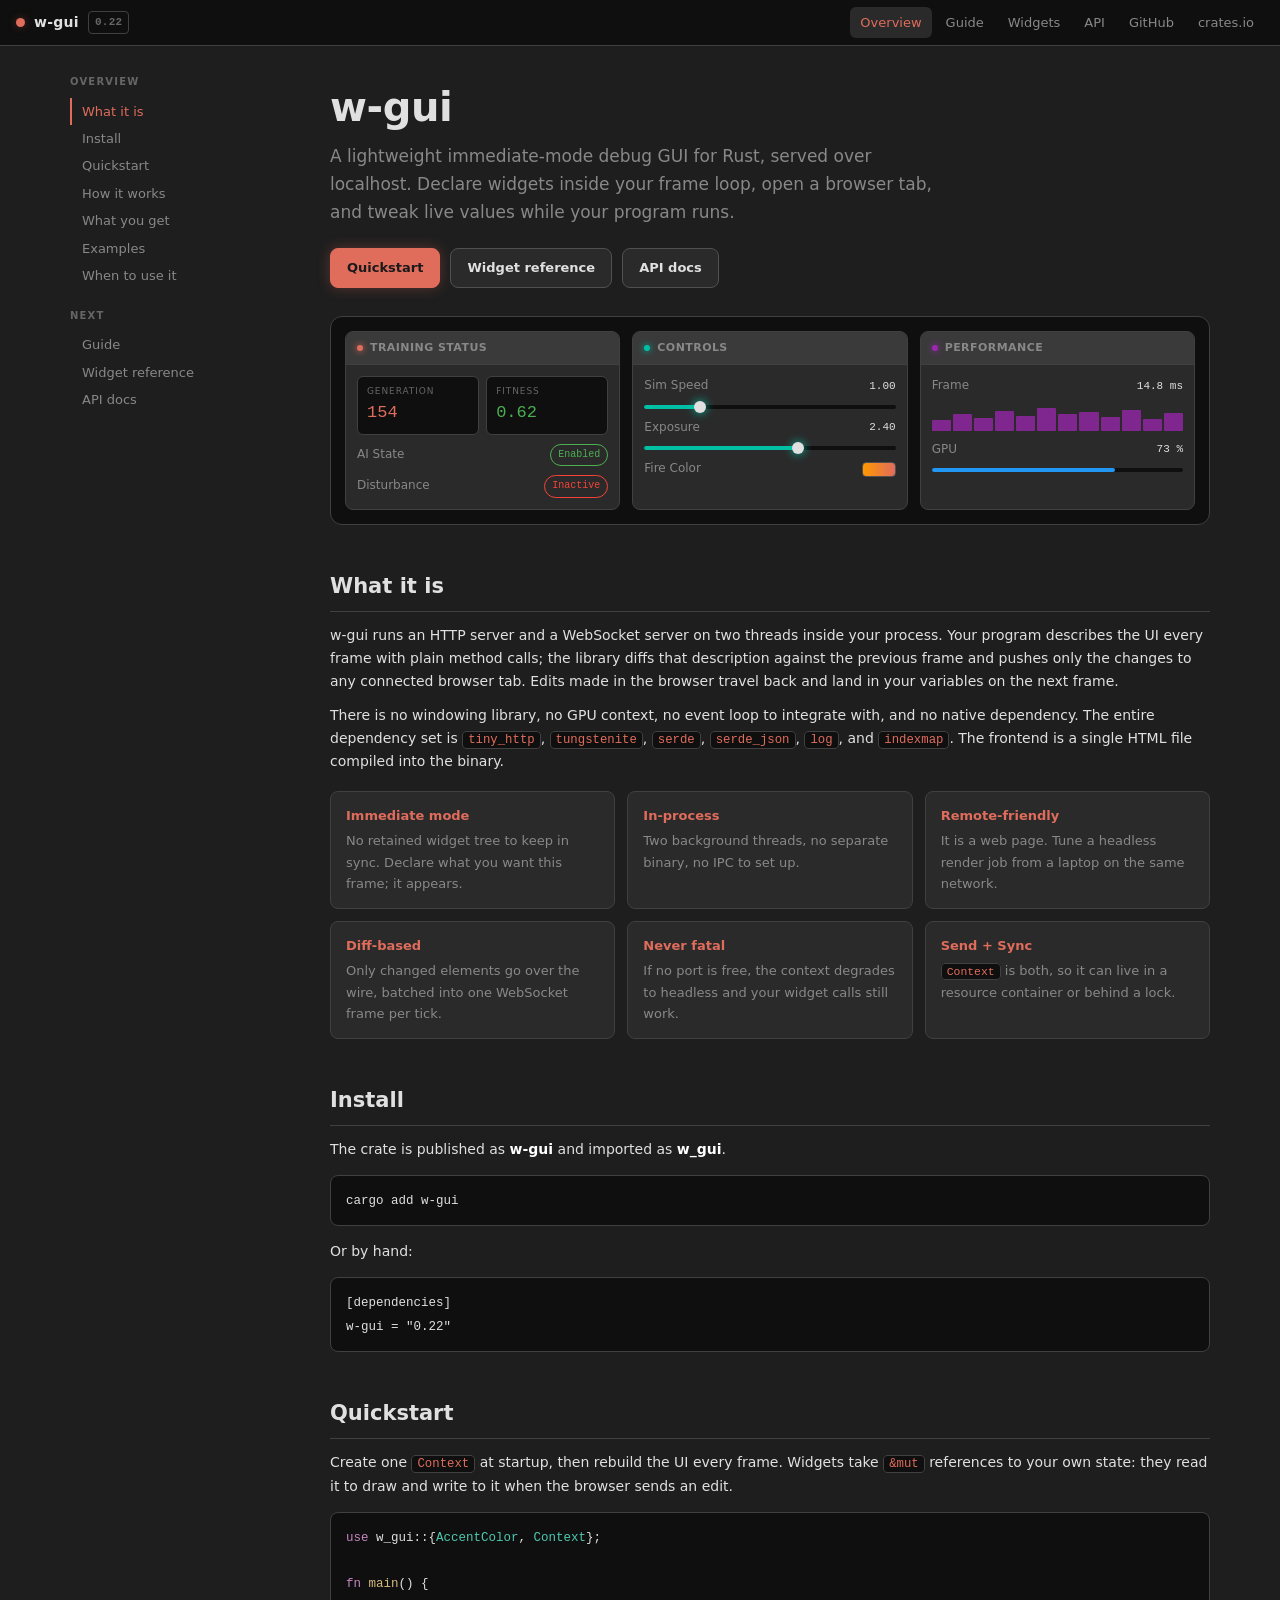
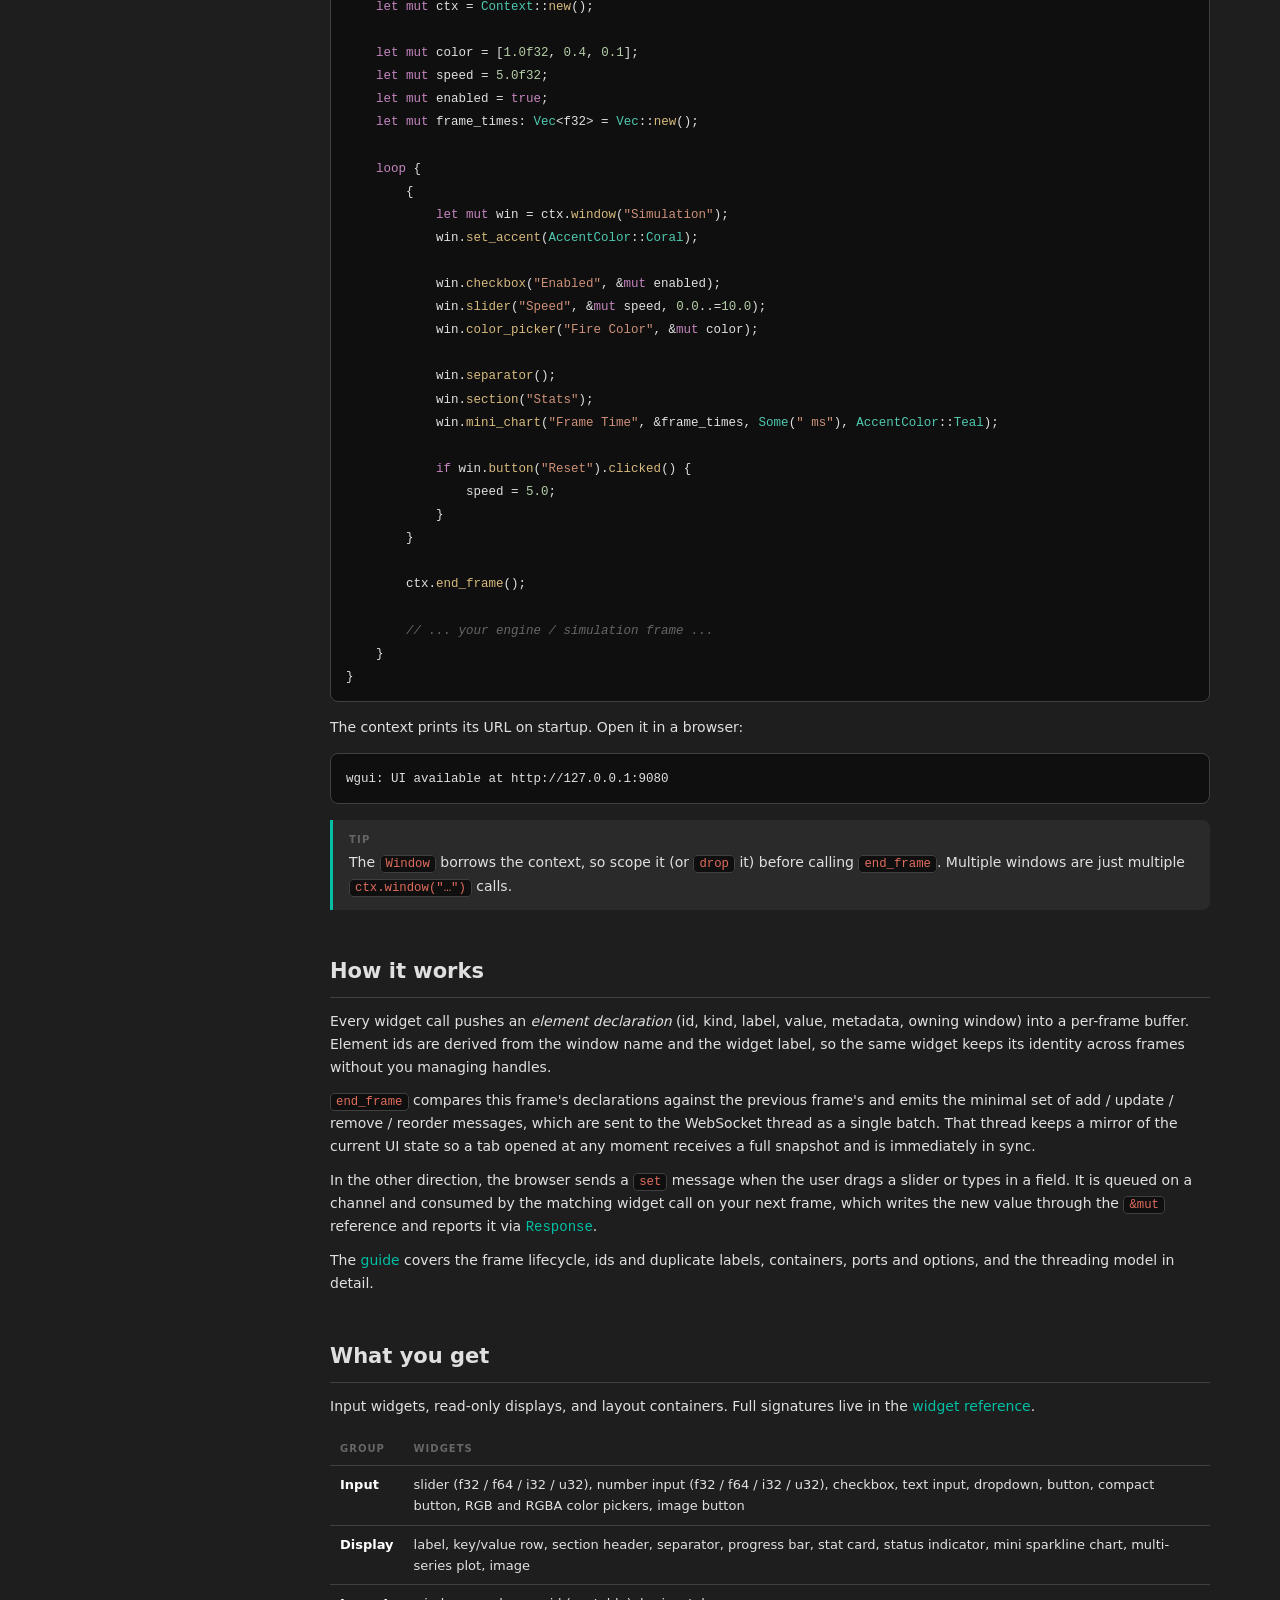
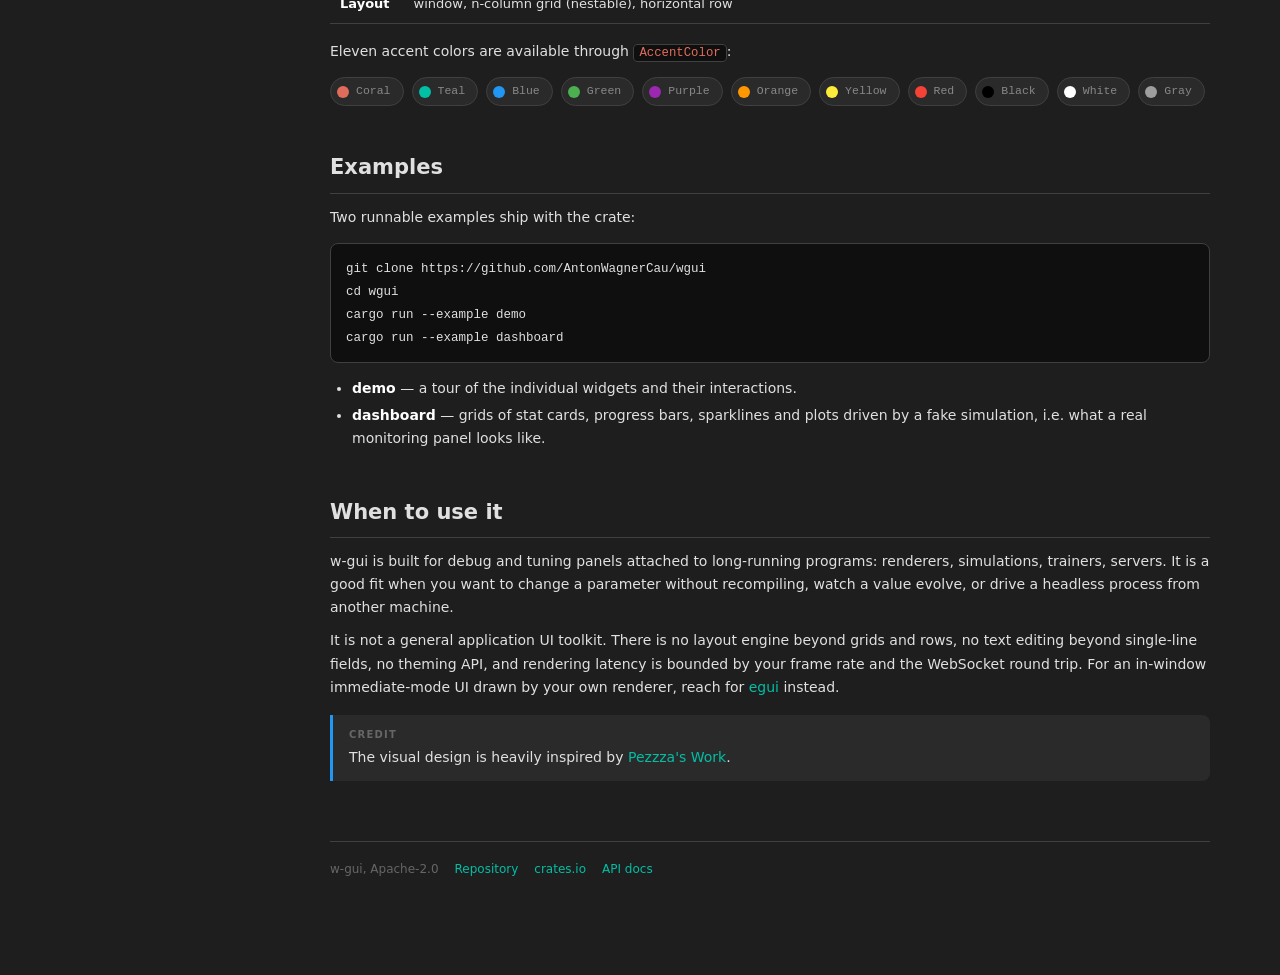
==== docs/index.html @ 42c0a729 "feat: adds tabs and some visual restructuring" ====
<!DOCTYPE html>
<html lang="en">

<head>
  <meta charset="UTF-8">
  <meta name="viewport" content="width=device-width, initial-scale=1.0">
  <title>w-gui — a lightweight debug GUI served over localhost</title>
  <meta name="description"
    content="w-gui is a lightweight immediate-mode debug GUI for Rust. Declare widgets in your frame loop, open a browser tab, tweak parameters live.">
  <link rel="stylesheet" href="style.css">
</head>

<body>
  <header id="topbar">
    <a class="brand" href="index.html">
      <span class="dot"></span>
      w-gui
      <span class="ver">0.22</span>
    </a>
    <nav>
      <a href="index.html" class="active">Overview</a>
      <a href="guide.html">Guide</a>
      <a href="widgets.html">Widgets</a>
      <a href="api/w_gui/index.html">API</a>
      <a href="https://github.com/AntonWagnerCau/wgui">GitHub</a>
      <a href="https://crates.io/crates/w-gui">crates.io</a>
    </nav>
  </header>

  <div id="shell">
    <aside id="sidebar">
      <h4>Overview</h4>
      <a href="#what">What it is</a>
      <a href="#install">Install</a>
      <a href="#quickstart">Quickstart</a>
      <a href="#how">How it works</a>
      <a href="#capabilities">What you get</a>
      <a href="#examples">Examples</a>
      <a href="#compare">When to use it</a>

      <h4>Next</h4>
      <a href="guide.html">Guide</a>
      <a href="widgets.html">Widget reference</a>
      <a href="api/w_gui/index.html">API docs</a>
    </aside>

    <main>
      <section class="hero">
        <h1>w-gui</h1>
        <p class="tagline">
          A lightweight immediate-mode debug GUI for Rust, served over localhost. Declare widgets
          inside your frame loop, open a browser tab, and tweak live values while your program runs.
        </p>
        <div class="cta">
          <a class="btn primary" href="#quickstart">Quickstart</a>
          <a class="btn" href="widgets.html">Widget reference</a>
          <a class="btn" href="api/w_gui/index.html">API docs</a>
        </div>
      </section>

      <div class="mock" aria-hidden="true">
        <div class="mock-win" style="--wa: var(--coral)">
          <header>Training Status</header>
          <div class="mock-body">
            <div class="tiles">
              <div class="stat-tile">
                <div class="k">Generation</div>
                <div class="v">154</div>
              </div>
              <div class="stat-tile" style="--wa: var(--green)">
                <div class="k">Fitness</div>
                <div class="v">0.62</div>
              </div>
            </div>
            <div class="mock-row"><span>AI State</span><span class="chip"
                style="color: var(--green); border-color: var(--green)">Enabled</span></div>
            <div class="mock-row"><span>Disturbance</span><span class="chip"
                style="color: var(--red); border-color: var(--red)">Inactive</span></div>
          </div>
        </div>

        <div class="mock-win" style="--wa: var(--teal)">
          <header>Controls</header>
          <div class="mock-body">
            <div class="mock-row"><span>Sim Speed</span><span class="val">1.00</span></div>
            <div class="track"><i style="width: 22%"></i><b style="left: 22%"></b></div>
            <div class="mock-row"><span>Exposure</span><span class="val">2.40</span></div>
            <div class="track"><i style="width: 61%"></i><b style="left: 61%"></b></div>
            <div class="mock-row"><span>Fire Color</span>
              <div class="swatch" style="background: linear-gradient(90deg, #ff9800, #e06c5c)"></div>
            </div>
          </div>
        </div>

        <div class="mock-win" style="--wa: var(--purple)">
          <header>Performance</header>
          <div class="mock-body">
            <div class="mock-row"><span>Frame</span><span class="val">14.8 ms</span></div>
            <div class="spark" style="--wa: var(--purple)">
              <i style="height: 40%"></i><i style="height: 62%"></i><i style="height: 48%"></i>
              <i style="height: 75%"></i><i style="height: 55%"></i><i style="height: 88%"></i>
              <i style="height: 64%"></i><i style="height: 71%"></i><i style="height: 52%"></i>
              <i style="height: 80%"></i><i style="height: 44%"></i><i style="height: 68%"></i>
            </div>
            <div class="mock-row"><span>GPU</span><span class="val">73 %</span></div>
            <div class="track" style="--wa: var(--blue)"><i style="width: 73%"></i></div>
          </div>
        </div>
      </div>

      <h2 id="what">What it is</h2>
      <p>
        w-gui runs an HTTP server and a WebSocket server on two threads inside your process. Your
        program describes the UI every frame with plain method calls; the library diffs that
        description against the previous frame and pushes only the changes to any connected browser
        tab. Edits made in the browser travel back and land in your variables on the next frame.
      </p>
      <p>
        There is no windowing library, no GPU context, no event loop to integrate with, and no
        native dependency. The entire dependency set is <code>tiny_http</code>,
        <code>tungstenite</code>, <code>serde</code>, <code>serde_json</code>, <code>log</code>, and
        <code>indexmap</code>. The frontend is a single HTML file compiled into the binary.
      </p>

      <div class="grid-2">
        <div class="feature">
          <h4>Immediate mode</h4>
          <p>No retained widget tree to keep in sync. Declare what you want this frame; it appears.</p>
        </div>
        <div class="feature">
          <h4>In-process</h4>
          <p>Two background threads, no separate binary, no IPC to set up.</p>
        </div>
        <div class="feature">
          <h4>Remote-friendly</h4>
          <p>It is a web page. Tune a headless render job from a laptop on the same network.</p>
        </div>
        <div class="feature">
          <h4>Diff-based</h4>
          <p>Only changed elements go over the wire, batched into one WebSocket frame per tick.</p>
        </div>
        <div class="feature">
          <h4>Never fatal</h4>
          <p>If no port is free, the context degrades to headless and your widget calls still work.</p>
        </div>
        <div class="feature">
          <h4>Send + Sync</h4>
          <p><code>Context</code> is both, so it can live in a resource container or behind a lock.</p>
        </div>
      </div>

      <h2 id="install">Install</h2>
      <p>The crate is published as <strong>w-gui</strong> and imported as <strong>w_gui</strong>.</p>
      <pre><code class="plain">cargo add w-gui</code></pre>
      <p>Or by hand:</p>
      <pre><code class="plain">[dependencies]
w-gui = "0.22"</code></pre>

      <h2 id="quickstart">Quickstart</h2>
      <p>
        Create one <code>Context</code> at startup, then rebuild the UI every frame. Widgets take
        <code>&amp;mut</code> references to your own state: they read it to draw and write to it when
        the browser sends an edit.
      </p>
      <pre><code>use w_gui::{AccentColor, Context};

fn main() {
    let mut ctx = Context::new();

    let mut color = [1.0f32, 0.4, 0.1];
    let mut speed = 5.0f32;
    let mut enabled = true;
    let mut frame_times: Vec&lt;f32&gt; = Vec::new();

    loop {
        {
            let mut win = ctx.window("Simulation");
            win.set_accent(AccentColor::Coral);

            win.checkbox("Enabled", &amp;mut enabled);
            win.slider("Speed", &amp;mut speed, 0.0..=10.0);
            win.color_picker("Fire Color", &amp;mut color);

            win.separator();
            win.section("Stats");
            win.mini_chart("Frame Time", &amp;frame_times, Some(" ms"), AccentColor::Teal);

            if win.button("Reset").clicked() {
                speed = 5.0;
            }
        }

        ctx.end_frame();

        // ... your engine / simulation frame ...
    }
}</code></pre>

      <p>
        The context prints its URL on startup. Open it in a browser:
      </p>
      <pre><code class="plain">wgui: UI available at http://127.0.0.1:9080</code></pre>

      <div class="note tip">
        <span class="tag">Tip</span>
        <p>
          The <code>Window</code> borrows the context, so scope it (or <code>drop</code> it) before
          calling <code>end_frame</code>. Multiple windows are just multiple
          <code>ctx.window("…")</code> calls.
        </p>
      </div>

      <h2 id="how">How it works</h2>
      <p>
        Every widget call pushes an <em>element declaration</em> (id, kind, label, value, metadata,
        owning window) into a per-frame buffer. Element ids are derived from the window name and the
        widget label, so the same widget keeps its identity across frames without you managing
        handles.
      </p>
      <p>
        <code>end_frame</code> compares this frame's declarations against the previous frame's and
        emits the minimal set of add / update / remove / reorder messages, which are sent to the
        WebSocket thread as a single batch. That thread keeps a mirror of the current UI state so a
        tab opened at any moment receives a full snapshot and is immediately in sync.
      </p>
      <p>
        In the other direction, the browser sends a <code>set</code> message when the user drags a
        slider or types in a field. It is queued on a channel and consumed by the matching widget
        call on your next frame, which writes the new value through the <code>&amp;mut</code>
        reference and reports it via <a href="guide.html#response"><code>Response</code></a>.
      </p>
      <p>
        The <a href="guide.html">guide</a> covers the frame lifecycle, ids and duplicate labels,
        containers, ports and options, and the threading model in detail.
      </p>

      <h2 id="capabilities">What you get</h2>
      <p>Input widgets, read-only displays, and layout containers. Full signatures live in the
        <a href="widgets.html">widget reference</a>.</p>

      <table>
        <thead>
          <tr>
            <th>Group</th>
            <th>Widgets</th>
          </tr>
        </thead>
        <tbody>
          <tr>
            <td><strong>Input</strong></td>
            <td>slider (f32 / f64 / i32 / u32), number input (f32 / f64 / i32 / u32), checkbox,
              text input, dropdown, button, compact button, RGB and RGBA color pickers, image
              button</td>
          </tr>
          <tr>
            <td><strong>Display</strong></td>
            <td>label, key/value row, section header, separator, progress bar, stat card, status
              indicator, mini sparkline chart, multi-series plot, image</td>
          </tr>
          <tr>
            <td><strong>Layout</strong></td>
            <td>window, n-column grid (nestable), horizontal row</td>
          </tr>
        </tbody>
      </table>

      <p>Eleven accent colors are available through <code>AccentColor</code>:</p>
      <div class="accents">
        <div><span style="background: var(--coral)"></span>Coral</div>
        <div><span style="background: var(--teal)"></span>Teal</div>
        <div><span style="background: var(--blue)"></span>Blue</div>
        <div><span style="background: var(--green)"></span>Green</div>
        <div><span style="background: var(--purple)"></span>Purple</div>
        <div><span style="background: var(--orange)"></span>Orange</div>
        <div><span style="background: var(--yellow)"></span>Yellow</div>
        <div><span style="background: var(--red)"></span>Red</div>
        <div><span style="background: #000"></span>Black</div>
        <div><span style="background: #fff"></span>White</div>
        <div><span style="background: var(--gray)"></span>Gray</div>
      </div>

      <h2 id="examples">Examples</h2>
      <p>Two runnable examples ship with the crate:</p>
      <pre><code class="plain">git clone https://github.com/AntonWagnerCau/wgui
cd wgui
cargo run --example demo
cargo run --example dashboard</code></pre>
      <ul>
        <li><strong>demo</strong> — a tour of the individual widgets and their interactions.</li>
        <li><strong>dashboard</strong> — grids of stat cards, progress bars, sparklines and plots
          driven by a fake simulation, i.e. what a real monitoring panel looks like.</li>
      </ul>

      <h2 id="compare">When to use it</h2>
      <p>
        w-gui is built for debug and tuning panels attached to long-running programs: renderers,
        simulations, trainers, servers. It is a good fit when you want to change a parameter without
        recompiling, watch a value evolve, or drive a headless process from another machine.
      </p>
      <p>
        It is not a general application UI toolkit. There is no layout engine beyond grids and rows,
        no text editing beyond single-line fields, no theming API, and rendering latency is bounded
        by your frame rate and the WebSocket round trip. For an in-window immediate-mode UI drawn by
        your own renderer, reach for <a href="https://github.com/emilk/egui">egui</a> instead.
      </p>

      <div class="note">
        <span class="tag">Credit</span>
        <p>
          The visual design is heavily inspired by
          <a href="https://www.youtube.com/@PezzzasWork">Pezzza's Work</a>.
        </p>
      </div>

      <footer>
        <span>w-gui, Apache-2.0</span>
        <a href="https://github.com/AntonWagnerCau/wgui">Repository</a>
        <a href="https://crates.io/crates/w-gui">crates.io</a>
        <a href="api/w_gui/index.html">API docs</a>
      </footer>
    </main>
  </div>

  <script src="app.js"></script>
</body>

</html>
---- docs/style.css ----
/* w-gui documentation — theme mirrors the wgui frontend palette. */

*,
*::before,
*::after {
  box-sizing: border-box;
  margin: 0;
  padding: 0;
}

:root {
  --bg: #1e1e1e;
  --bg-dark: #0f0f0f;
  --surface: #2a2a2a;
  --surface-hover: #333333;
  --surface-elevated: #3a3a3a;
  --border: #404040;
  --border-light: #505050;
  --text: #e0e0e0;
  --text-dim: #888888;
  --text-muted: #666666;

  --coral: #e06c5c;
  --coral-glow: rgba(224, 108, 92, 0.3);
  --teal: #00bfa5;
  --teal-glow: rgba(0, 191, 165, 0.3);
  --blue: #2196f3;
  --blue-glow: rgba(33, 150, 243, 0.3);
  --green: #4caf50;
  --green-glow: rgba(76, 175, 80, 0.3);
  --purple: #9c27b0;
  --purple-glow: rgba(156, 39, 176, 0.3);
  --orange: #ff9800;
  --orange-glow: rgba(255, 152, 0, 0.3);
  --yellow: #ffeb3b;
  --red: #f44336;
  --gray: #9e9e9e;

  --accent: var(--coral);
  --accent-glow: var(--coral-glow);

  --radius: 8px;
  --radius-lg: 12px;
  --font: 'Segoe UI', system-ui, -apple-system, sans-serif;
  --mono: 'Cascadia Code', 'Fira Code', 'Consolas', 'Courier New', monospace;

  --topbar-h: 46px;
  --sidebar-w: 232px;
}

html {
  scroll-behavior: smooth;
  scroll-padding-top: calc(var(--topbar-h) + 16px);
}

body {
  font-family: var(--font);
  font-size: 14px;
  line-height: 1.65;
  -webkit-font-smoothing: antialiased;
  -moz-osx-font-smoothing: grayscale;
  text-rendering: optimizeLegibility;
  background: var(--bg);
  color: var(--text);
  min-height: 100vh;
}

/* ── Top bar ──────────────────────────────────────────────────────── */

#topbar {
  position: fixed;
  top: 0;
  left: 0;
  right: 0;
  height: var(--topbar-h);
  display: flex;
  align-items: center;
  gap: 20px;
  padding: 0 16px;
  background: var(--bg-dark);
  border-bottom: 1px solid var(--border);
  z-index: 40;
}

#topbar .brand {
  display: flex;
  align-items: center;
  gap: 9px;
  font-weight: 600;
  letter-spacing: 0.02em;
  color: var(--text);
  text-decoration: none;
  white-space: nowrap;
}

#topbar .brand .dot {
  width: 9px;
  height: 9px;
  border-radius: 50%;
  background: var(--accent);
  box-shadow: 0 0 8px var(--accent-glow);
}

#topbar .brand .ver {
  font-family: var(--mono);
  font-size: 11px;
  color: var(--text-muted);
  padding: 1px 6px;
  border: 1px solid var(--border);
  border-radius: 4px;
}

#topbar nav {
  display: flex;
  gap: 4px;
  margin-left: auto;
  flex-wrap: wrap;
}

#topbar nav a {
  color: var(--text-dim);
  text-decoration: none;
  font-size: 13px;
  padding: 5px 10px;
  border-radius: 6px;
  transition: background 0.12s, color 0.12s;
}

#topbar nav a:hover {
  background: var(--surface);
  color: var(--text);
}

#topbar nav a.active {
  color: var(--accent);
  background: var(--surface);
}

/* ── Layout ───────────────────────────────────────────────────────── */

#shell {
  display: flex;
  align-items: flex-start;
  gap: 28px;
  max-width: 1180px;
  margin: 0 auto;
  padding: calc(var(--topbar-h) + 28px) 20px 96px;
}

#sidebar {
  position: sticky;
  top: calc(var(--topbar-h) + 28px);
  width: var(--sidebar-w);
  flex: 0 0 var(--sidebar-w);
  max-height: calc(100vh - var(--topbar-h) - 56px);
  overflow-y: auto;
  padding-right: 8px;
}

#sidebar h4 {
  font-size: 10px;
  text-transform: uppercase;
  letter-spacing: 0.12em;
  color: var(--text-muted);
  margin: 18px 0 7px;
  font-weight: 600;
}

#sidebar h4:first-child {
  margin-top: 0;
}

#sidebar a {
  display: block;
  color: var(--text-dim);
  text-decoration: none;
  font-size: 13px;
  padding: 3px 10px;
  border-left: 2px solid transparent;
  transition: color 0.12s, border-color 0.12s;
}

#sidebar a:hover {
  color: var(--text);
}

#sidebar a.active {
  color: var(--accent);
  border-left-color: var(--accent);
}

main {
  flex: 1 1 0;
  min-width: 0;
}

/* ── Typography ───────────────────────────────────────────────────── */

h1 {
  font-size: 30px;
  line-height: 1.25;
  font-weight: 600;
  letter-spacing: -0.01em;
  margin-bottom: 10px;
}

h2 {
  font-size: 21px;
  font-weight: 600;
  margin: 44px 0 12px;
  padding-bottom: 8px;
  border-bottom: 1px solid var(--border);
}

h3 {
  font-size: 16px;
  font-weight: 600;
  margin: 28px 0 8px;
  color: var(--text);
}

h4 {
  font-size: 14px;
  font-weight: 600;
  margin: 20px 0 6px;
}

p {
  margin: 10px 0;
  color: var(--text);
}

.lead {
  font-size: 16px;
  color: var(--text-dim);
  margin-bottom: 22px;
}

a {
  color: var(--teal);
  text-decoration: none;
}

a:hover {
  text-decoration: underline;
}

ul,
ol {
  margin: 10px 0 10px 22px;
}

li {
  margin: 4px 0;
}

li > code,
p > code,
td > code,
h3 > code,
h4 > code {
  font-family: var(--mono);
  font-size: 0.88em;
  background: var(--bg-dark);
  border: 1px solid var(--border);
  border-radius: 4px;
  padding: 1px 5px;
  color: var(--coral);
  white-space: nowrap;
}

strong {
  color: #fff;
  font-weight: 600;
}

hr {
  border: 0;
  border-top: 1px solid var(--border);
  margin: 32px 0;
}

/* ── Cards / callouts ─────────────────────────────────────────────── */

.card {
  background: var(--surface);
  border: 1px solid var(--border);
  border-radius: var(--radius-lg);
  padding: 16px 18px;
  margin: 16px 0;
}

.note {
  border-left: 3px solid var(--blue);
  background: var(--surface);
  border-radius: 0 var(--radius) var(--radius) 0;
  padding: 12px 16px;
  margin: 16px 0;
}

.note.warn {
  border-left-color: var(--orange);
}

.note.tip {
  border-left-color: var(--teal);
}

.note .tag {
  display: block;
  font-size: 10px;
  text-transform: uppercase;
  letter-spacing: 0.12em;
  color: var(--text-muted);
  margin-bottom: 3px;
  font-weight: 600;
}

.note p:first-of-type {
  margin-top: 0;
}

.note p:last-child {
  margin-bottom: 0;
}

.grid-2 {
  display: grid;
  grid-template-columns: repeat(auto-fit, minmax(250px, 1fr));
  gap: 12px;
  margin: 18px 0;
}

.feature {
  background: var(--surface);
  border: 1px solid var(--border);
  border-radius: var(--radius);
  padding: 13px 15px;
}

.feature h4 {
  margin: 0 0 4px;
  font-size: 13px;
  color: var(--accent);
}

.feature p {
  margin: 0;
  font-size: 13px;
  color: var(--text-dim);
}

/* ── Code ─────────────────────────────────────────────────────────── */

pre {
  position: relative;
  background: var(--bg-dark);
  border: 1px solid var(--border);
  border-radius: var(--radius);
  padding: 13px 15px;
  margin: 14px 0;
  overflow-x: auto;
}

pre code {
  font-family: var(--mono);
  font-size: 12.5px;
  line-height: 1.6;
  color: var(--text);
  white-space: pre;
}

pre .copy {
  position: absolute;
  top: 7px;
  right: 7px;
  background: var(--surface);
  border: 1px solid var(--border);
  color: var(--text-muted);
  font-family: var(--font);
  font-size: 11px;
  padding: 2px 8px;
  border-radius: 5px;
  cursor: pointer;
  opacity: 0;
  transition: opacity 0.12s, color 0.12s, border-color 0.12s;
}

pre:hover .copy {
  opacity: 1;
}

pre .copy:hover {
  color: var(--text);
  border-color: var(--border-light);
}

pre .copy.done {
  color: var(--green);
  border-color: var(--green);
}

.tok-kw { color: #c586c0; }
.tok-fn { color: #d7ba7d; }
.tok-ty { color: #4ec9b0; }
.tok-str { color: #ce9178; }
.tok-num { color: #b5cea8; }
.tok-cmt { color: var(--text-muted); font-style: italic; }
.tok-mac { color: #dcdcaa; }
.tok-attr { color: #9cdcfe; }

/* ── Tables ───────────────────────────────────────────────────────── */

table {
  width: 100%;
  border-collapse: collapse;
  margin: 16px 0;
  font-size: 13px;
  display: block;
  overflow-x: auto;
}

thead th {
  text-align: left;
  font-size: 10px;
  text-transform: uppercase;
  letter-spacing: 0.1em;
  color: var(--text-muted);
  font-weight: 600;
  padding: 7px 10px;
  border-bottom: 1px solid var(--border);
  white-space: nowrap;
}

tbody td {
  padding: 8px 10px;
  border-bottom: 1px solid var(--border);
  vertical-align: top;
}

tbody tr:hover {
  background: var(--surface);
}

td.sig {
  font-family: var(--mono);
  font-size: 12px;
  color: var(--coral);
  white-space: nowrap;
}

td.yes {
  color: var(--green);
  text-align: center;
}

td.no {
  color: var(--text-muted);
  text-align: center;
}

th.ctr {
  text-align: center;
}

/* ── Widget signature blocks ──────────────────────────────────────── */

.api {
  background: var(--surface);
  border: 1px solid var(--border);
  border-radius: var(--radius);
  padding: 14px 16px;
  margin: 14px 0;
}

.api > .name {
  display: flex;
  align-items: baseline;
  gap: 10px;
  flex-wrap: wrap;
  margin-bottom: 4px;
}

.api > .name .id {
  font-family: var(--mono);
  font-size: 14px;
  font-weight: 600;
  color: var(--text);
}

.api p {
  color: var(--text-dim);
  font-size: 13px;
  margin: 6px 0 0;
}

.api pre {
  margin: 10px 0 0;
}

.pill {
  display: inline-block;
  font-size: 10px;
  letter-spacing: 0.06em;
  text-transform: uppercase;
  font-weight: 600;
  padding: 1px 7px;
  border-radius: 20px;
  border: 1px solid var(--border-light);
  color: var(--text-dim);
  white-space: nowrap;
}

.pill.window { color: var(--coral); border-color: var(--coral); }
.pill.grid { color: var(--blue); border-color: var(--blue); }
.pill.horizontal { color: var(--teal); border-color: var(--teal); }
.pill.reads { color: var(--green); border-color: var(--green); }

/* ── Landing hero ─────────────────────────────────────────────────── */

.hero {
  padding: 8px 0 4px;
}

.hero h1 {
  font-size: 40px;
}

.hero .tagline {
  font-size: 17px;
  color: var(--text-dim);
  max-width: 620px;
}

.cta {
  display: flex;
  gap: 10px;
  margin: 22px 0 6px;
  flex-wrap: wrap;
}

.btn {
  display: inline-block;
  padding: 8px 16px;
  border-radius: var(--radius);
  font-size: 13px;
  font-weight: 600;
  text-decoration: none;
  border: 1px solid var(--border-light);
  color: var(--text);
  background: var(--surface);
  transition: background 0.12s, border-color 0.12s;
}

.btn:hover {
  background: var(--surface-hover);
  text-decoration: none;
}

.btn.primary {
  background: var(--accent);
  border-color: var(--accent);
  color: #1a1a1a;
  box-shadow: 0 0 14px var(--accent-glow);
}

.btn.primary:hover {
  filter: brightness(1.08);
}

/* ── Mock UI preview (static replica of the served frontend) ──────── */

.mock {
  background: var(--bg-dark);
  border: 1px solid var(--border);
  border-radius: var(--radius-lg);
  padding: 14px;
  margin: 18px 0;
  display: grid;
  grid-template-columns: repeat(auto-fit, minmax(220px, 1fr));
  gap: 12px;
}

.mock-win {
  background: var(--surface);
  border: 1px solid var(--border);
  border-radius: var(--radius);
  overflow: hidden;
}

.mock-win > header {
  display: flex;
  align-items: center;
  gap: 7px;
  padding: 7px 11px;
  background: var(--surface-elevated);
  border-bottom: 1px solid var(--border);
  font-size: 11px;
  font-weight: 600;
  letter-spacing: 0.04em;
  text-transform: uppercase;
  color: var(--text-dim);
}

.mock-win > header::before {
  content: '';
  width: 6px;
  height: 6px;
  border-radius: 50%;
  background: var(--wa, var(--coral));
  box-shadow: 0 0 7px var(--wa, var(--coral));
}

.mock-body {
  padding: 11px;
  display: flex;
  flex-direction: column;
  gap: 9px;
}

.mock-row {
  display: flex;
  align-items: center;
  justify-content: space-between;
  gap: 10px;
  font-size: 12px;
  color: var(--text-dim);
}

.mock-row .val {
  font-family: var(--mono);
  font-size: 11px;
  color: var(--text);
}

.track {
  position: relative;
  height: 4px;
  border-radius: 3px;
  background: var(--bg-dark);
  flex: 1 1 auto;
}

.track > i {
  position: absolute;
  inset: 0 auto 0 0;
  border-radius: 3px;
  background: var(--wa, var(--coral));
}

.track > b {
  position: absolute;
  top: 50%;
  width: 12px;
  height: 12px;
  border-radius: 50%;
  background: var(--text);
  transform: translate(-50%, -50%);
  box-shadow: 0 0 10px var(--wa, var(--coral));
}

.swatch {
  width: 34px;
  height: 15px;
  border-radius: 4px;
  border: 1px solid var(--border-light);
}

.chip {
  font-family: var(--mono);
  font-size: 10px;
  padding: 2px 7px;
  border-radius: 20px;
  border: 1px solid var(--border-light);
  color: var(--text-dim);
}

.spark {
  display: flex;
  align-items: flex-end;
  gap: 2px;
  height: 26px;
}

.spark i {
  flex: 1;
  background: var(--wa, var(--teal));
  opacity: 0.75;
  border-radius: 1px;
}

.stat-tile {
  background: var(--bg-dark);
  border: 1px solid var(--border);
  border-radius: 6px;
  padding: 7px 9px;
}

.stat-tile .k {
  font-size: 9px;
  text-transform: uppercase;
  letter-spacing: 0.1em;
  color: var(--text-muted);
}

.stat-tile .v {
  font-family: var(--mono);
  font-size: 17px;
  color: var(--wa, var(--coral));
}

.tiles {
  display: grid;
  grid-template-columns: 1fr 1fr;
  gap: 7px;
}

/* ── Accent swatch legend ─────────────────────────────────────────── */

.accents {
  display: flex;
  flex-wrap: wrap;
  gap: 8px;
  margin: 14px 0;
}

.accents > div {
  display: flex;
  align-items: center;
  gap: 7px;
  background: var(--surface);
  border: 1px solid var(--border);
  border-radius: 20px;
  padding: 4px 12px 4px 6px;
  font-family: var(--mono);
  font-size: 11.5px;
  color: var(--text-dim);
}

.accents span {
  width: 12px;
  height: 12px;
  border-radius: 50%;
}

/* ── Footer ───────────────────────────────────────────────────────── */

footer {
  border-top: 1px solid var(--border);
  margin-top: 60px;
  padding-top: 18px;
  font-size: 12px;
  color: var(--text-muted);
  display: flex;
  gap: 16px;
  flex-wrap: wrap;
}

/* ── Responsive ───────────────────────────────────────────────────── */

@media (max-width: 880px) {
  #sidebar {
    display: none;
  }

  #shell {
    padding-top: calc(var(--topbar-h) + 20px);
  }

  #topbar .brand .ver {
    display: none;
  }

  .hero h1 {
    font-size: 30px;
  }
}
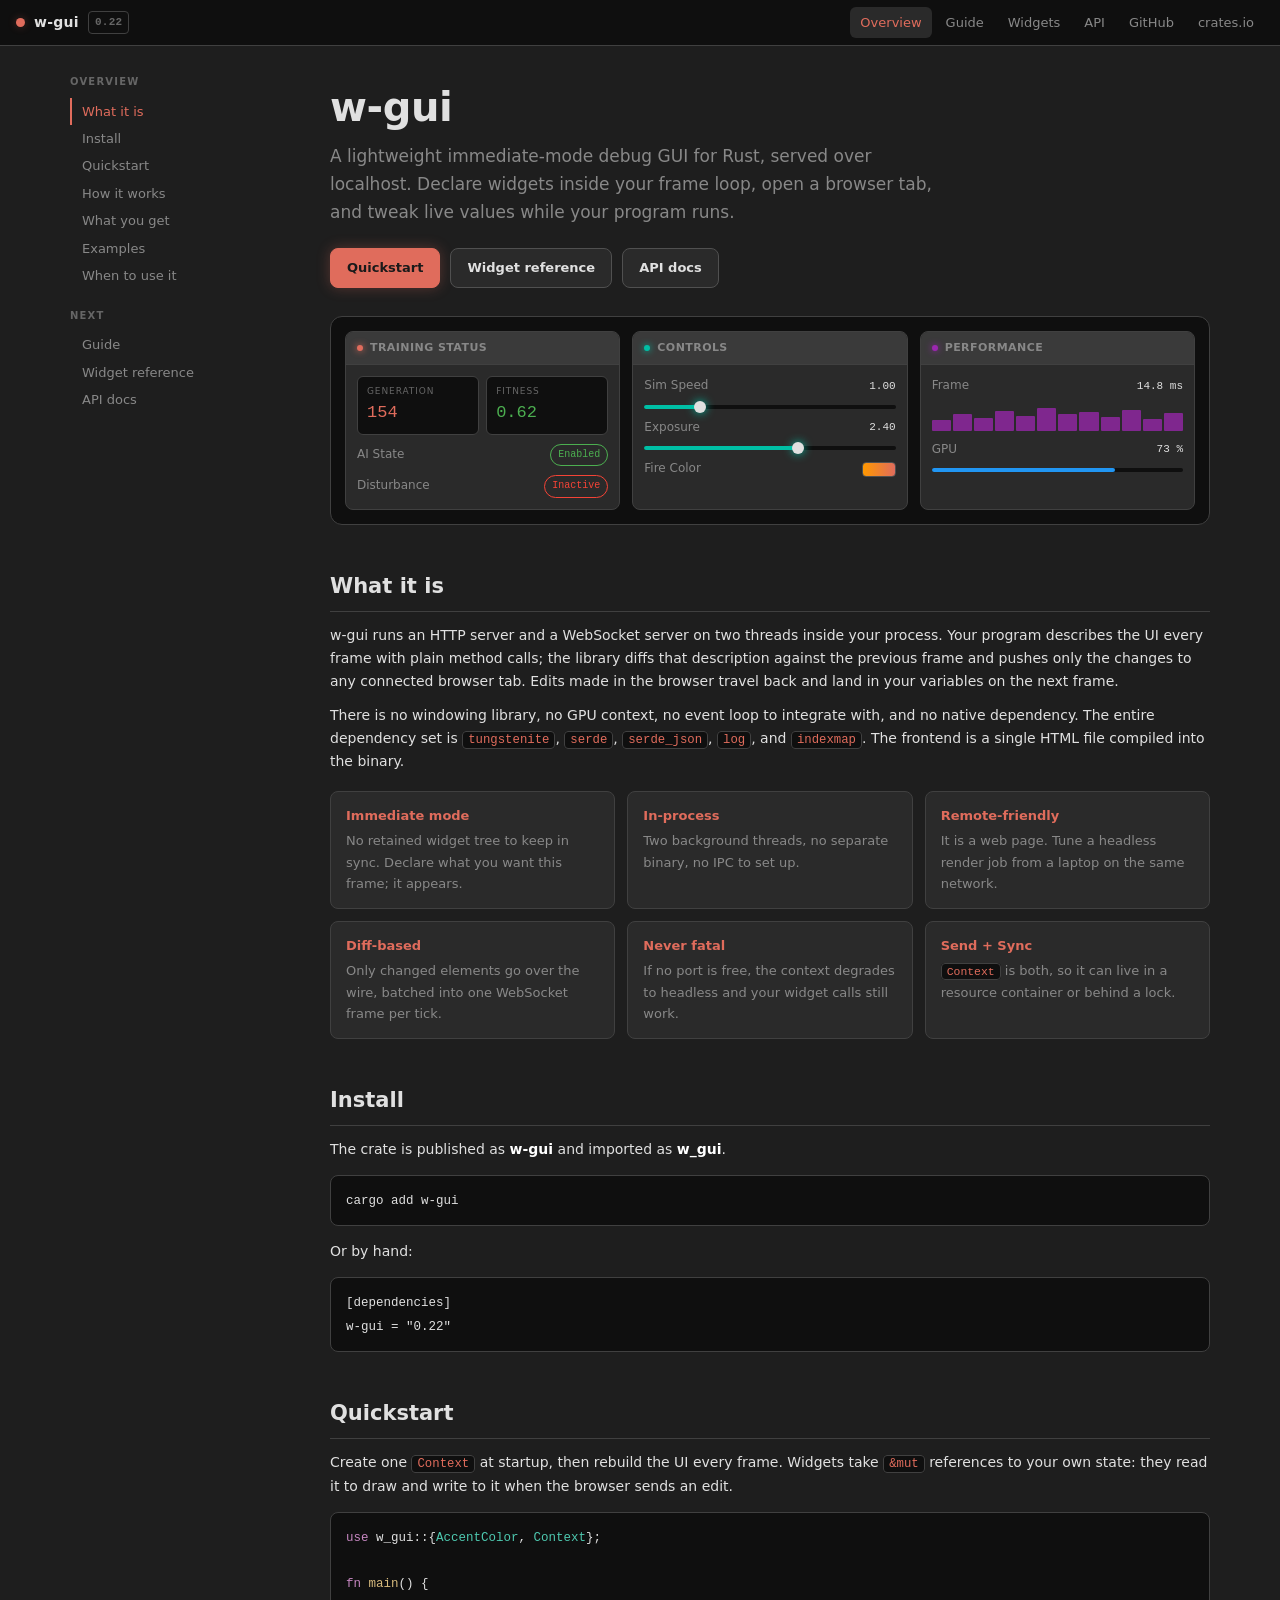
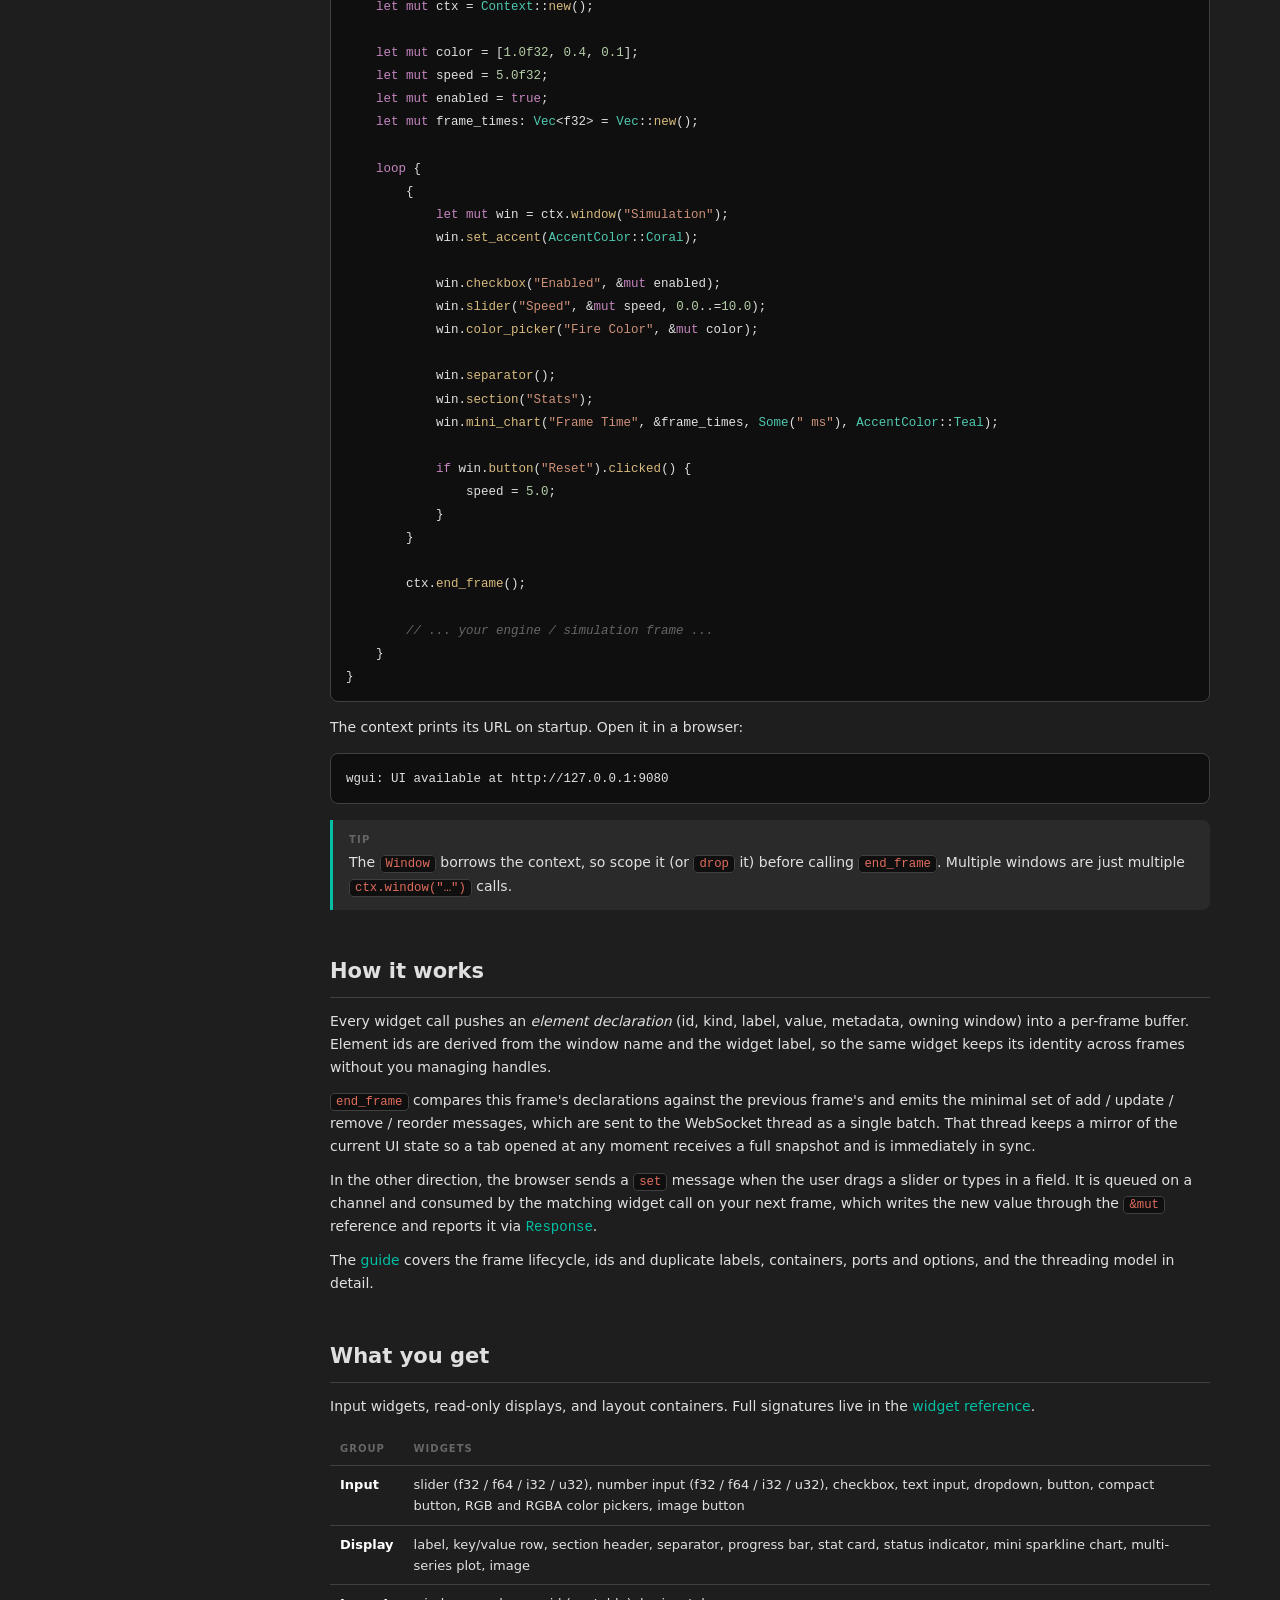
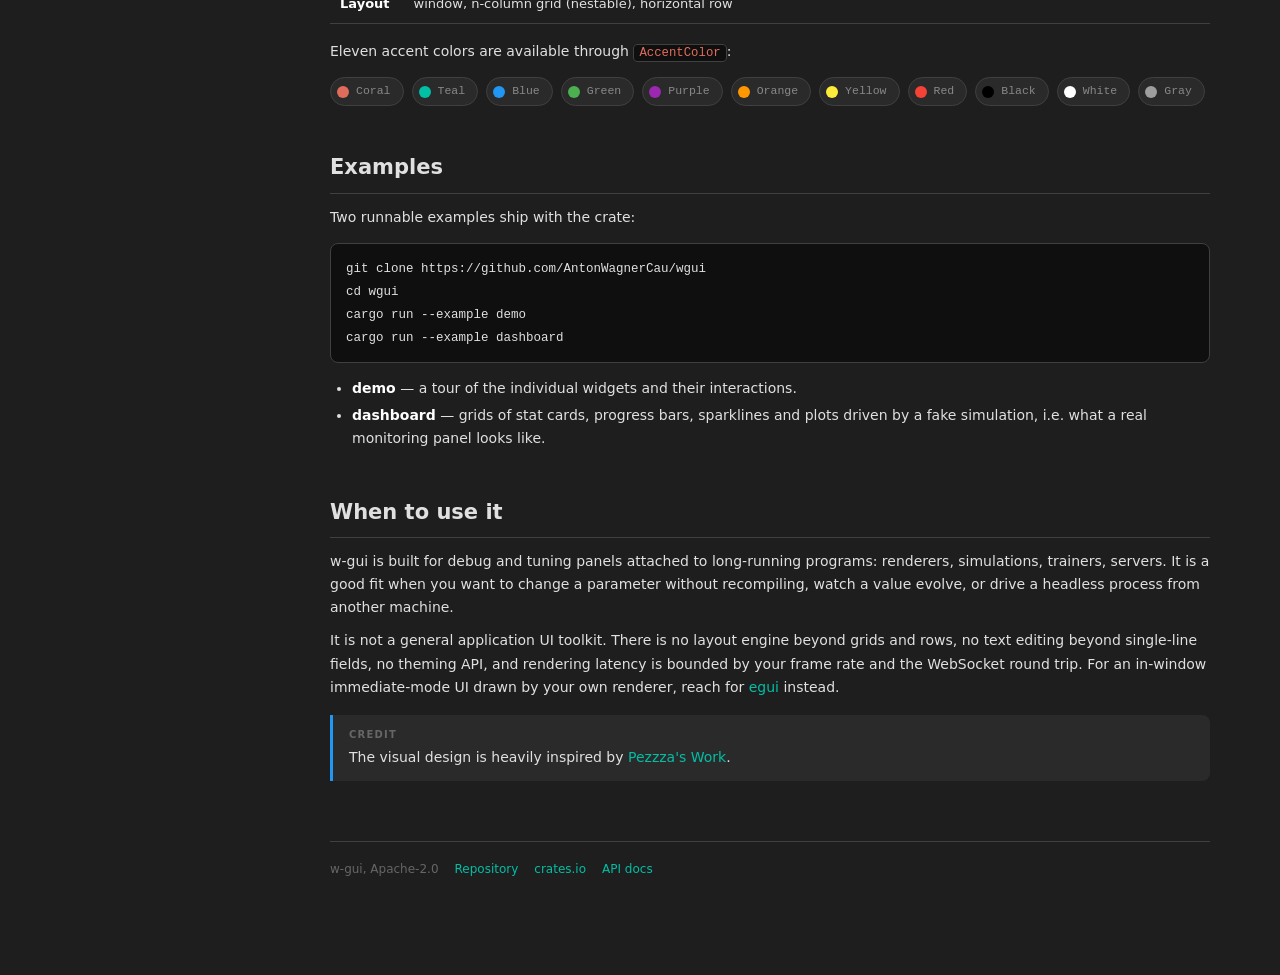
==== commit 99d5df39: "fix: takes ownership of the port handling to fix port wandering. Makes sliders easier to grab" ====
--- a/docs/index.html
+++ b/docs/index.html
@@ -117,7 +117,7 @@
       </p>
       <p>
         There is no windowing library, no GPU context, no event loop to integrate with, and no
-        native dependency. The entire dependency set is <code>tiny_http</code>,
+        native dependency. The entire dependency set is
         <code>tungstenite</code>, <code>serde</code>, <code>serde_json</code>, <code>log</code>, and
         <code>indexmap</code>. The frontend is a single HTML file compiled into the binary.
       </p>
